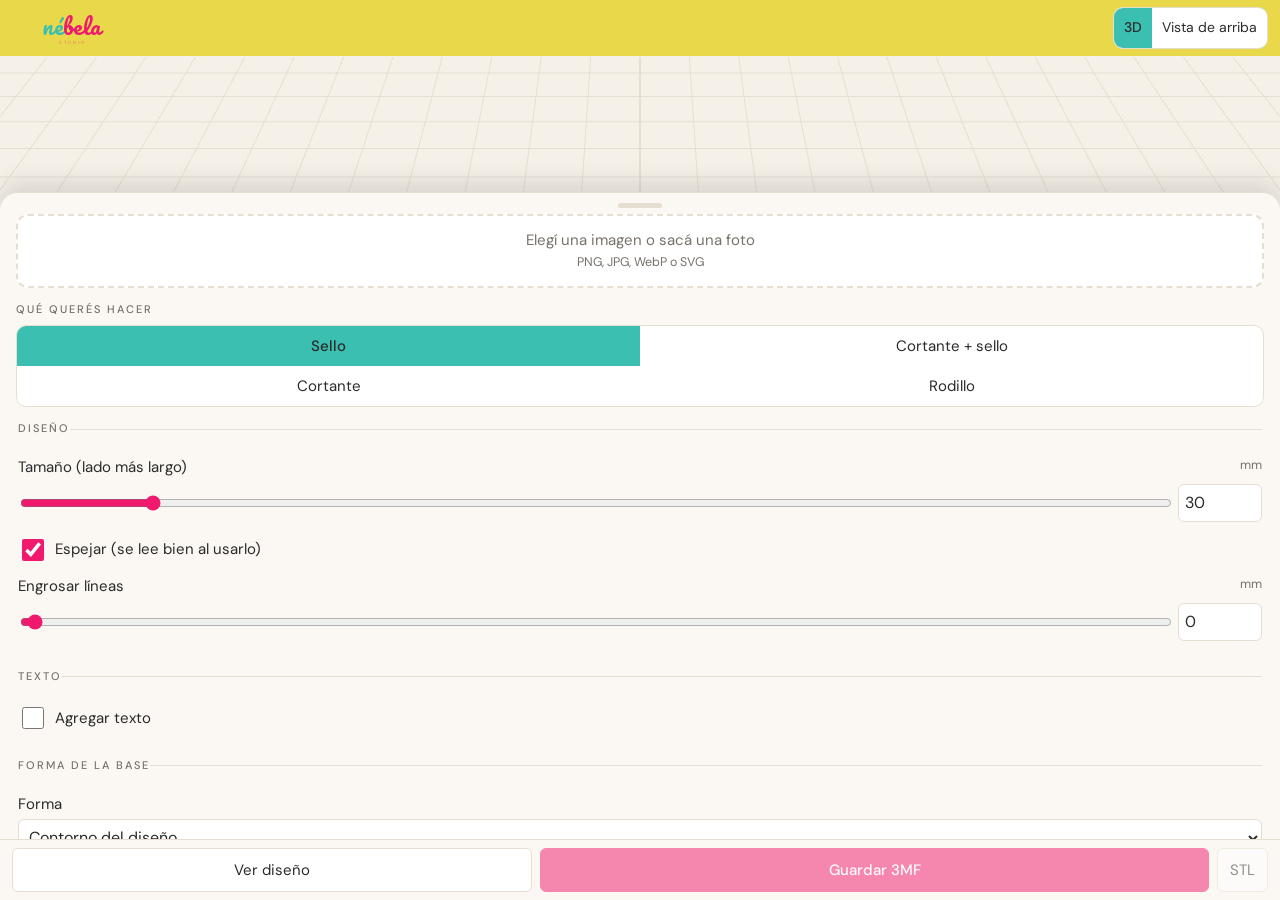
==== movil/index.html @ fec85895 "Primera versión del diseñador de sellos de Nébela Studio Sellos con encastre de mango, cortante + se" ====
<!doctype html>
<html lang="es">
<head>
  <meta charset="utf-8">
  <meta name="viewport" content="width=device-width, initial-scale=1, viewport-fit=cover">
  <title>Diseñador · Nébela Studio</title>
  <!-- Versión móvil (app instalable). Usa la misma lógica que la de escritorio: ../comun -->
  <link rel="manifest" href="manifest.webmanifest">
  <meta name="theme-color" content="#E8D84A">
  <meta name="apple-mobile-web-app-capable" content="yes">
  <meta name="apple-mobile-web-app-status-bar-style" content="default">
  <meta name="apple-mobile-web-app-title" content="Nébela">
  <link rel="apple-touch-icon" href="iconos/icono-180.png">
  <link rel="icon" href="iconos/icono-192.png">
  <link rel="stylesheet" href="../comun/estilos.css">
  <link rel="stylesheet" href="movil.css">
  <script src="../comun/libs/clipper.js"></script>
  <script type="importmap">
  {
    "imports": {
      "three": "../comun/libs/three.module.js",
      "three/addons/controls/OrbitControls.js": "../comun/libs/OrbitControls.js",
      "fflate": "../comun/libs/fflate.js",
      "opentype.js": "../comun/libs/opentype.module.js"
    }
  }
  </script>
</head>
<body class="movil">
  <header class="topbar">
    <svg class="logo" viewBox="0 0 600 220" role="img" aria-label="Nébela Studio">
      <text x="300" y="145" font-family="Pacifico, cursive" font-size="110" text-anchor="middle" letter-spacing="2"><tspan fill="#3BBFB0">né</tspan><tspan fill="#F0196E">bela</tspan></text>
      <text x="300" y="192" font-family="'DM Sans', sans-serif" font-size="22" font-weight="300" fill="#F0196E" opacity="0.6" text-anchor="middle" letter-spacing="10">STUDIO</text>
    </svg>
    <div class="seg small" id="viewSeg">
      <button data-view="3d" class="on">3D</button>
      <button data-view="2d">Vista de arriba</button>
    </div>
  </header>

  <main>
    <div id="warnings"></div>
    <span id="size" class="chip"></span>
    <div id="view3d" class="view"></div>
    <div id="view2d" class="view" hidden></div>
    <div id="empty" class="empty">Tocá <b>Ajustes</b> para subir una imagen o escribir un texto.<br><small>Lo oscuro de la imagen se convierte en relieve.</small></div>
  </main>

  <!-- Panel de ajustes: se abre desde abajo -->
  <aside id="panel" class="sheet" aria-label="Ajustes">
    <button type="button" class="sheet-grip" id="sheetGrip" aria-label="Cerrar ajustes"><span></span></button>
    <div class="sheet-body">
      <section>
        <label class="drop" id="drop">
          <input type="file" id="file" accept="image/png,image/jpeg,image/webp,image/svg+xml">
          <span id="dropText">Elegí una imagen o sacá una foto<br><small>PNG, JPG, WebP o SVG</small></span>
        </label>
        <button id="clearImg" class="link" hidden>Quitar imagen</button>
      </section>

      <section>
        <h2>Qué querés hacer</h2>
        <div class="seg" id="modeSeg">
          <button data-mode="stamp" class="on">Sello</button>
          <button data-mode="both">Cortante + sello</button>
          <button data-mode="cutter">Cortante</button>
          <button data-mode="roller">Rodillo</button>
        </div>
      </section>

      <div id="controls"></div>

      <section class="filename">
        <h2>Nombre del archivo</h2>
        <input id="name" value="sello" aria-label="Nombre del archivo">
      </section>
    </div>
  </aside>

  <nav class="bottombar">
    <button type="button" id="sheetToggle">Ajustes</button>
    <button id="dl3mf" class="primary" disabled>Guardar 3MF</button>
    <button id="dlstl" disabled>STL</button>
  </nav>

  <script type="module" src="../comun/js/app.js"></script>
  <script type="module" src="movil.js"></script>
</body>
</html>
---- comun/estilos.css ----
/* Estilos compartidos por la versión de escritorio y la app móvil.
   Identidad visual de Nébela Studio. */
@font-face { font-family: "DM Sans"; font-weight: 300; font-display: swap; src: url(fuentes/dm-sans-300.woff2) format("woff2"); }
@font-face { font-family: "DM Sans"; font-weight: 400; font-display: swap; src: url(fuentes/dm-sans-400.woff2) format("woff2"); }
@font-face { font-family: "DM Sans"; font-weight: 500; font-display: swap; src: url(fuentes/dm-sans-500.woff2) format("woff2"); }
@font-face { font-family: "Pacifico"; font-weight: 400; font-display: swap; src: url(fuentes/pacifico.woff) format("woff"); }

:root {
  --amarillo: #E8D84A;
  --blanco-roto: #F5F0E8;
  --turquesa: #3BBFB0;
  --fucsia: #F0196E;
  --fucsia-texto: #C8105A; /* fucsia más oscuro para texto chico: se lee mejor sobre fondo claro */
  --lima: #9ACD32;
  --grafito: #2B2B2B;

  --ui-font: "DM Sans", system-ui, "Segoe UI", sans-serif;
  --bg: var(--blanco-roto);
  --panel: #FBF8F3;
  --ink: var(--grafito);
  --muted: #77716A;
  --line: #E6DED1;
  --warn: #F4ECB0;
}
* { box-sizing: border-box; }
html, body { height: 100%; margin: 0; }
body {
  display: flex; background: var(--bg); color: var(--ink);
  font: 14px/1.4 var(--ui-font);
  accent-color: var(--fucsia);
}
#panel {
  width: 320px; flex: none; overflow-y: auto; background: var(--panel);
  border-right: 1px solid var(--line); padding: 0 16px 16px;
}

/* Encabezado con el logo sobre amarillo */
.brand {
  margin: 0 -16px 14px; padding: 14px 16px 12px; background: var(--amarillo); text-align: center;
}
.brand svg { display: block; width: 190px; height: auto; margin: 0 auto; }
.brand h1 { font-size: 14px; font-weight: 500; margin: 2px 0 0; color: var(--grafito); letter-spacing: .02em; }

section, fieldset { margin-bottom: 14px; }
h2, legend {
  font-size: 11px; font-weight: 500; text-transform: uppercase; letter-spacing: .18em;
  color: var(--muted); margin: 0 0 8px; padding: 0;
}
fieldset { border: 0; border-top: 1px solid var(--line); padding: 12px 0 0; }
.drop {
  display: block; border: 2px dashed var(--line); border-radius: 12px; padding: 14px;
  text-align: center; cursor: pointer; color: var(--muted); background: #fff;
}
.drop:hover, .drop.over { border-color: var(--turquesa); }
.drop input { display: none; }
.drop img { max-width: 100%; max-height: 120px; display: block; margin: 0 auto 6px; }
.seg { display: flex; border: 1px solid var(--line); border-radius: 10px; overflow: hidden; background: #fff; }
#modeSeg { display: grid; grid-template-columns: 1fr 1fr; }
.seg button { flex: 1; border: 0; border-radius: 0; background: transparent; padding: 7px 4px; }
.seg button:hover { background: var(--blanco-roto); }
.seg button.on { background: var(--turquesa); color: var(--grafito); font-weight: 500; }
.seg.small button { padding: 5px 10px; }
.row { display: grid; grid-template-columns: 1fr 76px; gap: 4px 8px; align-items: center; margin-bottom: 8px; }
.row label { grid-column: 1 / -1; display: flex; justify-content: space-between; }
.row label small { color: var(--muted); }
.row input[type=range] { width: 100%; }
.row input[type=number], .row select { width: 100%; }
.row.check { grid-template-columns: auto 1fr; }
.row.check label { grid-column: 2; }
.link { background: none; border: 0; padding: 0; color: var(--fucsia-texto); font-size: 12px; cursor: pointer; text-decoration: underline; }
#clearImg { margin-top: 6px; }
textarea { width: 100%; font: inherit; border: 1px solid var(--line); border-radius: 6px; padding: 4px 6px; resize: vertical; background: #fff; }
.hint { color: var(--muted); font-size: 12px; margin: -4px 0 8px; }
input, select, button, textarea {
  font: inherit; color: inherit; border: 1px solid var(--line); border-radius: 6px;
  padding: 4px 6px; background: #fff;
}
input:focus-visible, select:focus-visible, button:focus-visible, textarea:focus-visible {
  outline: 2px solid var(--turquesa); outline-offset: 1px;
}
button { cursor: pointer; padding: 6px 12px; }
button.primary { background: var(--fucsia); color: #fff; border-color: var(--fucsia); font-weight: 500; }
button.primary:hover:not(:disabled) { background: var(--fucsia-texto); }
button:disabled { opacity: .5; cursor: default; }

/* Selector de colores */
.swatches { display: flex; flex-wrap: wrap; gap: 6px; }
.sw {
  width: 28px; height: 28px; padding: 0; border-radius: 50%; border: 1px solid rgba(43, 43, 43, .2);
  cursor: pointer; position: relative; flex: none;
}
.sw[aria-pressed="true"] { box-shadow: 0 0 0 2px var(--panel), 0 0 0 4px var(--grafito); }
.swatches .sw-other { background: conic-gradient(#F0196E, #E8D84A, #9ACD32, #3BBFB0, #F0196E); overflow: hidden; display: block; }
.swatches .sw-other[style*="background"] { background-image: none; }
.sw-other input { position: absolute; inset: 0; opacity: 0; width: 100%; height: 100%; cursor: pointer; border: 0; padding: 0; }

/* Selector de tipografías: cada nombre en su letra */
.fontpick { position: relative; }
.fp-btn { width: 100%; text-align: left; font-size: 18px; padding: 6px 30px 6px 10px; position: relative; }
.fp-btn::after { content: "▾"; position: absolute; right: 10px; top: 50%; transform: translateY(-50%); font: 14px var(--ui-font); color: var(--muted); }
.fp-list {
  position: absolute; z-index: 10; left: 0; right: 0; top: calc(100% + 4px);
  max-height: 320px; overflow-y: auto; background: #fff; border: 1px solid var(--line);
  border-radius: 10px; box-shadow: 0 8px 24px rgba(43, 43, 43, .15); padding: 4px;
}
.fp-list button {
  display: block; width: 100%; text-align: left; border: 0; border-radius: 6px;
  font-size: 20px; line-height: 1.5; padding: 4px 10px; background: transparent;
}
.fp-list button:hover, .fp-list button:focus-visible { background: var(--blanco-roto); outline: none; }
.fp-list button[aria-selected="true"] { background: var(--turquesa); }

main { flex: 1; display: flex; flex-direction: column; min-width: 0; position: relative; }
.toolbar { display: flex; gap: 8px; align-items: center; padding: 10px 14px; border-bottom: 1px solid var(--line); background: var(--panel); }
.toolbar .spacer { flex: 1; }
#size { color: var(--muted); min-width: 0; overflow: hidden; text-overflow: ellipsis; white-space: nowrap; }
.toolbar button, .toolbar .seg { flex: none; white-space: nowrap; }
#name { width: 110px; min-width: 70px; flex: 0 1 auto; }
#warnings:not(:empty) { background: var(--warn); padding: 8px 14px; border-bottom: 1px solid var(--line); }
.view { flex: 1; min-height: 0; }
#view2d { display: flex; align-items: center; justify-content: center; padding: 20px; }
#view2d svg { max-width: 100%; max-height: 100%; }
.empty { position: absolute; inset: 60px 0 0; display: flex; flex-direction: column; align-items: center; justify-content: center; color: var(--muted); pointer-events: none; text-align: center; }
[hidden] { display: none !important; }
@media (max-width: 760px) {
  body { flex-direction: column; }
  #panel { width: auto; max-height: 50vh; }
}
---- movil/movil.css ----
/* Diseño de pantalla para celular. Colores, letras y controles vienen de ../comun/estilos.css */
body.movil {
  display: block; height: 100dvh; overflow: hidden; font-size: 15px;
  -webkit-tap-highlight-color: transparent;
}

/* Barra superior con el logo */
.topbar {
  position: fixed; top: 0; left: 0; right: 0; z-index: 5;
  display: flex; align-items: center; justify-content: space-between; gap: 8px;
  padding: calc(6px + env(safe-area-inset-top)) 12px 6px; background: var(--amarillo);
}
.topbar .logo { height: 44px; width: auto; flex: none; }
.topbar .seg button { padding: 6px 10px; white-space: nowrap; font-size: 14px; }

/* Vista 3D a pantalla completa entre las dos barras */
.movil main {
  position: fixed; left: 0; right: 0;
  top: calc(56px + env(safe-area-inset-top)); bottom: calc(60px + env(safe-area-inset-bottom));
  display: flex; flex-direction: column;
}
.movil .view { flex: 1; min-height: 0; touch-action: none; }
.movil #view2d { padding: 12px; }
.movil .empty { inset: 0; padding: 24px; }
.chip {
  position: absolute; z-index: 2; left: 10px; bottom: 10px; max-width: calc(100% - 20px);
  background: rgba(255, 255, 255, .9); border: 1px solid var(--line); border-radius: 999px;
  padding: 3px 10px; font-size: 13px;
}
.chip:empty { display: none; }
.movil #warnings:not(:empty) { font-size: 13px; padding: 6px 12px; }

/* Barra inferior: ajustes y guardar */
.bottombar {
  position: fixed; left: 0; right: 0; bottom: 0; z-index: 7;
  display: flex; gap: 8px; padding: 8px 12px calc(8px + env(safe-area-inset-bottom));
  background: var(--panel); border-top: 1px solid var(--line);
}
.bottombar button { min-height: 44px; font-size: 15px; }
.bottombar #sheetToggle { flex: 1; }
.bottombar #dl3mf { flex: 1.3; }

/* Panel de ajustes que sube desde abajo */
.movil #panel.sheet {
  position: fixed; left: 0; right: 0; bottom: calc(60px + env(safe-area-inset-bottom)); z-index: 6;
  width: auto; max-height: 72dvh; padding: 0; overflow: hidden;
  display: flex; flex-direction: column;
  border: 0; border-top: 1px solid var(--line); border-radius: 18px 18px 0 0;
  box-shadow: 0 -8px 24px rgba(43, 43, 43, .15);
  transform: translateY(calc(100% + 80px)); transition: transform .25s ease;
}
.movil #panel.sheet.open { transform: none; }
.sheet-grip { flex: none; border: 0; background: transparent; padding: 10px 0 6px; width: 100%; }
.sheet-grip span { display: block; width: 44px; height: 5px; border-radius: 3px; background: var(--line); margin: 0 auto; }
.sheet-body { overflow-y: auto; padding: 0 16px 16px; overscroll-behavior: contain; }
.movil .filename #name { width: 100%; }

/* Controles más grandes para el dedo */
.movil .row { grid-template-columns: 1fr 84px; margin-bottom: 12px; }
.movil .row.check { grid-template-columns: auto 1fr; align-items: center; }
.movil .row input[type=number], .movil select, .movil input, .movil textarea { min-height: 38px; font-size: 16px; }
.movil .row input[type=range] { height: 28px; }
.movil .row.check input { width: 22px; height: 22px; min-height: 0; }
.movil .seg button { min-height: 40px; }
.movil .sw { width: 34px; height: 34px; }
.movil .fp-list { max-height: 45dvh; }
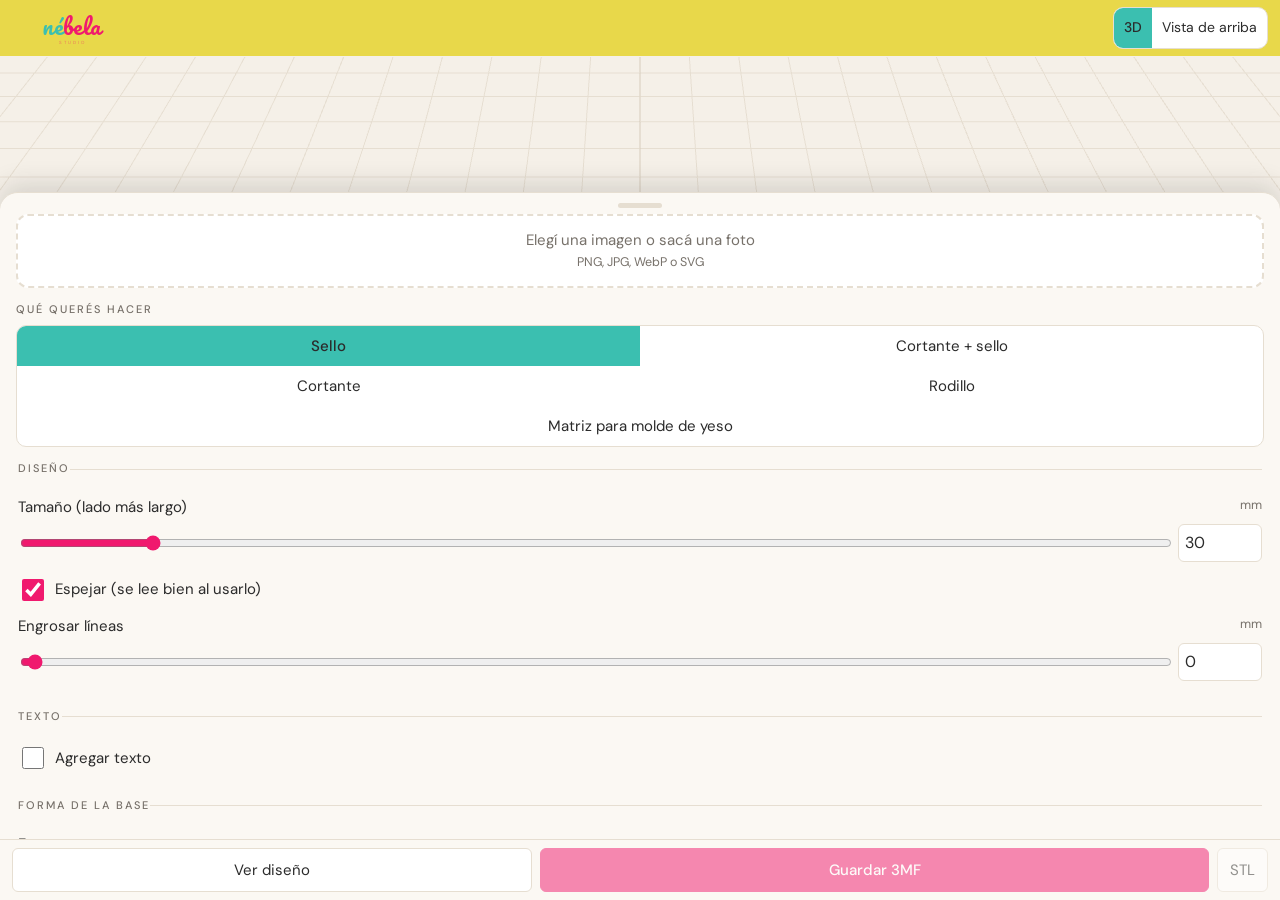
==== commit 5361e448: "Suma matrices para moldes de yeso de 1 y 2 taceles Nuevo modo "Matriz para molde de yeso": a partir " ====
--- a/movil/index.html
+++ b/movil/index.html
@@ -65,6 +65,7 @@
           <button data-mode="both">Cortante + sello</button>
           <button data-mode="cutter">Cortante</button>
           <button data-mode="roller">Rodillo</button>
+          <button data-mode="matrix">Matriz para molde de yeso</button>
         </div>
       </section>
 
--- a/comun/estilos.css
+++ b/comun/estilos.css
@@ -56,6 +56,7 @@
 .drop img { max-width: 100%; max-height: 120px; display: block; margin: 0 auto 6px; }
 .seg { display: flex; border: 1px solid var(--line); border-radius: 10px; overflow: hidden; background: #fff; }
 #modeSeg { display: grid; grid-template-columns: 1fr 1fr; }
+#modeSeg button:last-child:nth-child(odd) { grid-column: 1 / -1; }
 .seg button { flex: 1; border: 0; border-radius: 0; background: transparent; padding: 7px 4px; }
 .seg button:hover { background: var(--blanco-roto); }
 .seg button.on { background: var(--turquesa); color: var(--grafito); font-weight: 500; }
@@ -90,9 +91,7 @@
   cursor: pointer; position: relative; flex: none;
 }
 .sw[aria-pressed="true"] { box-shadow: 0 0 0 2px var(--panel), 0 0 0 4px var(--grafito); }
-.swatches .sw-other { background: conic-gradient(#F0196E, #E8D84A, #9ACD32, #3BBFB0, #F0196E); overflow: hidden; display: block; }
-.swatches .sw-other[style*="background"] { background-image: none; }
-.sw-other input { position: absolute; inset: 0; opacity: 0; width: 100%; height: 100%; cursor: pointer; border: 0; padding: 0; }
+.sw-name { color: var(--muted); margin-top: 2px; }
 
 /* Selector de tipografías: cada nombre en su letra */
 .fontpick { position: relative; }
